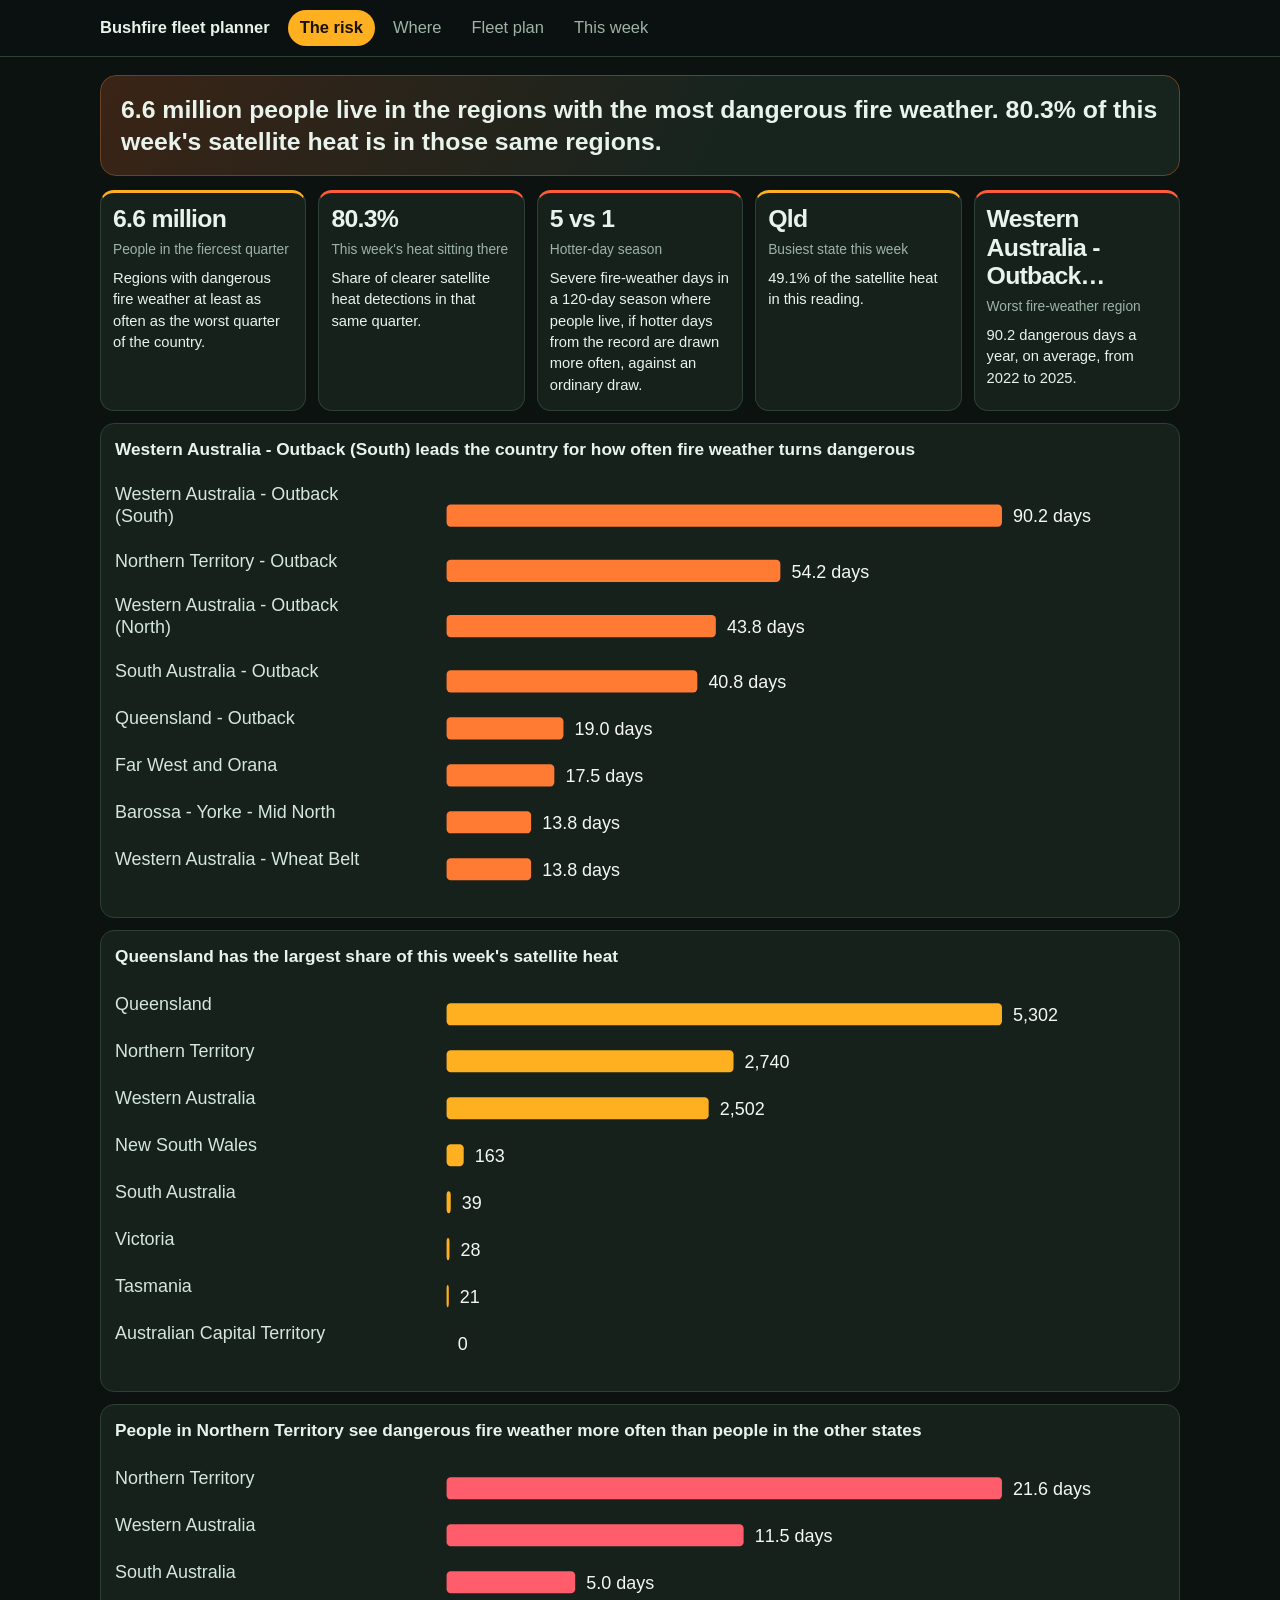
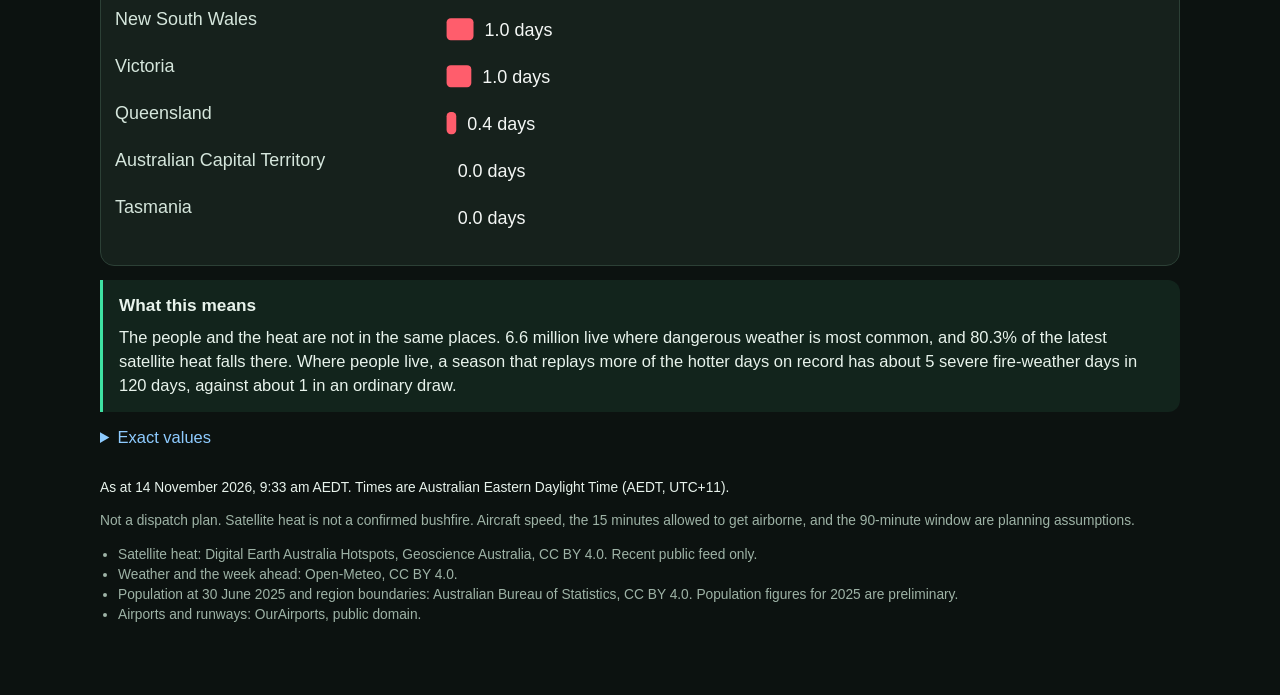
==== site/index.html @ d037f73e "Add a bushfire fleet planner from public satellite, weather and population data. Place six large air" ====
<!DOCTYPE html>
<html lang="en">
<head>
<meta charset="utf-8"/>
<meta name="viewport" content="width=device-width, initial-scale=1"/>
<title>The risk · Bushfire fleet planner</title>
<link rel="stylesheet" href="assets/style.css"/>
</head>
<body>
<header class="topbar">
  <div class="topbar-inner">
    <div class="brand">Bushfire fleet planner</div>
    <nav class="tabs"><a class="active" href="index.html">The risk</a><a href="where.html">Where</a><a href="fleet.html">Fleet plan</a><a href="week.html">This week</a></nav>
  </div>
</header>
<main class="wrap">
<section class="banner"><h1>6.6 million people live in the regions with the most dangerous fire weather. 80.3% of this week&#x27;s satellite heat is in those same regions.</h1></section><section class="kpis"><article class="kpi" style="--tone:#ffb020"><div class="value">6.6 million</div><div class="label">People in the fiercest quarter</div><p class="detail">Regions with dangerous fire weather at least as often as the worst quarter of the country.</p></article><article class="kpi" style="--tone:#ff5d3a"><div class="value">80.3%</div><div class="label">This week&#x27;s heat sitting there</div><p class="detail">Share of clearer satellite heat detections in that same quarter.</p></article><article class="kpi" style="--tone:#ff5d3a"><div class="value">5 vs 1</div><div class="label">Hotter-day season</div><p class="detail">Severe fire-weather days in a 120-day season where people live, if hotter days from the record are drawn more often, against an ordinary draw.</p></article><article class="kpi" style="--tone:#ffb020"><div class="value">Qld</div><div class="label">Busiest state this week</div><p class="detail">49.1% of the satellite heat in this reading.</p></article><article class="kpi" style="--tone:#ff5d3a"><div class="value">Western Australia - Outback…</div><div class="label">Worst fire-weather region</div><p class="detail">90.2 dangerous days a year, on average, from 2022 to 2025.</p></article></section><section class="chart-card"><h2>Western Australia - Outback (South) leads the country for how often fire weather turns dangerous</h2><svg viewBox="0 0 760 316" role="img" xmlns="http://www.w3.org/2000/svg"><title>90.2 days</title><rect x="240.0" y="25.0" width="402.0" height="16" rx="3" fill="#ff7a32"/><text x="0" y="22.0" fill="#d5e6dc" font-size="13" font-family="Segoe UI, Helvetica, Arial, sans-serif">Western Australia - Outback</text><text x="0" y="38.0" fill="#d5e6dc" font-size="13" font-family="Segoe UI, Helvetica, Arial, sans-serif">(South)</text><text x="650.0" y="38.0" fill="#f4f7f5" font-size="13" font-family="Segoe UI, Helvetica, Arial, sans-serif">90.2 days</text><rect x="240.0" y="65.0" width="241.6" height="16" rx="3" fill="#ff7a32"/><text x="0" y="70.0" fill="#d5e6dc" font-size="13" font-family="Segoe UI, Helvetica, Arial, sans-serif">Northern Territory - Outback</text><text x="489.6" y="78.0" fill="#f4f7f5" font-size="13" font-family="Segoe UI, Helvetica, Arial, sans-serif">54.2 days</text><rect x="240.0" y="105.0" width="194.9" height="16" rx="3" fill="#ff7a32"/><text x="0" y="102.0" fill="#d5e6dc" font-size="13" font-family="Segoe UI, Helvetica, Arial, sans-serif">Western Australia - Outback</text><text x="0" y="118.0" fill="#d5e6dc" font-size="13" font-family="Segoe UI, Helvetica, Arial, sans-serif">(North)</text><text x="442.9" y="118.0" fill="#f4f7f5" font-size="13" font-family="Segoe UI, Helvetica, Arial, sans-serif">43.8 days</text><rect x="240.0" y="145.0" width="181.5" height="16" rx="3" fill="#ff7a32"/><text x="0" y="150.0" fill="#d5e6dc" font-size="13" font-family="Segoe UI, Helvetica, Arial, sans-serif">South Australia - Outback</text><text x="429.5" y="158.0" fill="#f4f7f5" font-size="13" font-family="Segoe UI, Helvetica, Arial, sans-serif">40.8 days</text><rect x="240.0" y="179.0" width="84.6" height="16" rx="3" fill="#ff7a32"/><text x="0" y="184.0" fill="#d5e6dc" font-size="13" font-family="Segoe UI, Helvetica, Arial, sans-serif">Queensland - Outback</text><text x="332.6" y="192.0" fill="#f4f7f5" font-size="13" font-family="Segoe UI, Helvetica, Arial, sans-serif">19.0 days</text><rect x="240.0" y="213.0" width="78.0" height="16" rx="3" fill="#ff7a32"/><text x="0" y="218.0" fill="#d5e6dc" font-size="13" font-family="Segoe UI, Helvetica, Arial, sans-serif">Far West and Orana</text><text x="326.0" y="226.0" fill="#f4f7f5" font-size="13" font-family="Segoe UI, Helvetica, Arial, sans-serif">17.5 days</text><rect x="240.0" y="247.0" width="61.2" height="16" rx="3" fill="#ff7a32"/><text x="0" y="252.0" fill="#d5e6dc" font-size="13" font-family="Segoe UI, Helvetica, Arial, sans-serif">Barossa - Yorke - Mid North</text><text x="309.2" y="260.0" fill="#f4f7f5" font-size="13" font-family="Segoe UI, Helvetica, Arial, sans-serif">13.8 days</text><rect x="240.0" y="281.0" width="61.2" height="16" rx="3" fill="#ff7a32"/><text x="0" y="286.0" fill="#d5e6dc" font-size="13" font-family="Segoe UI, Helvetica, Arial, sans-serif">Western Australia - Wheat Belt</text><text x="309.2" y="294.0" fill="#f4f7f5" font-size="13" font-family="Segoe UI, Helvetica, Arial, sans-serif">13.8 days</text></svg></section><section class="chart-card"><h2>Queensland has the largest share of this week&#x27;s satellite heat</h2><svg viewBox="0 0 760 292" role="img" xmlns="http://www.w3.org/2000/svg"><title>5,302</title><rect x="240.0" y="19.0" width="402.0" height="16" rx="3" fill="#ffb020"/><text x="0" y="24.0" fill="#d5e6dc" font-size="13" font-family="Segoe UI, Helvetica, Arial, sans-serif">Queensland</text><text x="650.0" y="32.0" fill="#f4f7f5" font-size="13" font-family="Segoe UI, Helvetica, Arial, sans-serif">5,302</text><rect x="240.0" y="53.0" width="207.7" height="16" rx="3" fill="#ffb020"/><text x="0" y="58.0" fill="#d5e6dc" font-size="13" font-family="Segoe UI, Helvetica, Arial, sans-serif">Northern Territory</text><text x="455.7" y="66.0" fill="#f4f7f5" font-size="13" font-family="Segoe UI, Helvetica, Arial, sans-serif">2,740</text><rect x="240.0" y="87.0" width="189.7" height="16" rx="3" fill="#ffb020"/><text x="0" y="92.0" fill="#d5e6dc" font-size="13" font-family="Segoe UI, Helvetica, Arial, sans-serif">Western Australia</text><text x="437.7" y="100.0" fill="#f4f7f5" font-size="13" font-family="Segoe UI, Helvetica, Arial, sans-serif">2,502</text><rect x="240.0" y="121.0" width="12.4" height="16" rx="3" fill="#ffb020"/><text x="0" y="126.0" fill="#d5e6dc" font-size="13" font-family="Segoe UI, Helvetica, Arial, sans-serif">New South Wales</text><text x="260.4" y="134.0" fill="#f4f7f5" font-size="13" font-family="Segoe UI, Helvetica, Arial, sans-serif">163</text><rect x="240.0" y="155.0" width="3.0" height="16" rx="3" fill="#ffb020"/><text x="0" y="160.0" fill="#d5e6dc" font-size="13" font-family="Segoe UI, Helvetica, Arial, sans-serif">South Australia</text><text x="251.0" y="168.0" fill="#f4f7f5" font-size="13" font-family="Segoe UI, Helvetica, Arial, sans-serif">39</text><rect x="240.0" y="189.0" width="2.1" height="16" rx="3" fill="#ffb020"/><text x="0" y="194.0" fill="#d5e6dc" font-size="13" font-family="Segoe UI, Helvetica, Arial, sans-serif">Victoria</text><text x="250.1" y="202.0" fill="#f4f7f5" font-size="13" font-family="Segoe UI, Helvetica, Arial, sans-serif">28</text><rect x="240.0" y="223.0" width="1.6" height="16" rx="3" fill="#ffb020"/><text x="0" y="228.0" fill="#d5e6dc" font-size="13" font-family="Segoe UI, Helvetica, Arial, sans-serif">Tasmania</text><text x="249.6" y="236.0" fill="#f4f7f5" font-size="13" font-family="Segoe UI, Helvetica, Arial, sans-serif">21</text><rect x="240.0" y="257.0" width="0.0" height="16" rx="3" fill="#ffb020"/><text x="0" y="262.0" fill="#d5e6dc" font-size="13" font-family="Segoe UI, Helvetica, Arial, sans-serif">Australian Capital Territory</text><text x="248.0" y="270.0" fill="#f4f7f5" font-size="13" font-family="Segoe UI, Helvetica, Arial, sans-serif">0</text></svg></section><section class="chart-card"><h2>People in Northern Territory see dangerous fire weather more often than people in the other states</h2><svg viewBox="0 0 760 292" role="img" xmlns="http://www.w3.org/2000/svg"><title>21.6 days</title><rect x="240.0" y="19.0" width="402.0" height="16" rx="3" fill="#ff5d6c"/><text x="0" y="24.0" fill="#d5e6dc" font-size="13" font-family="Segoe UI, Helvetica, Arial, sans-serif">Northern Territory</text><text x="650.0" y="32.0" fill="#f4f7f5" font-size="13" font-family="Segoe UI, Helvetica, Arial, sans-serif">21.6 days</text><rect x="240.0" y="53.0" width="215.0" height="16" rx="3" fill="#ff5d6c"/><text x="0" y="58.0" fill="#d5e6dc" font-size="13" font-family="Segoe UI, Helvetica, Arial, sans-serif">Western Australia</text><text x="463.0" y="66.0" fill="#f4f7f5" font-size="13" font-family="Segoe UI, Helvetica, Arial, sans-serif">11.5 days</text><rect x="240.0" y="87.0" width="93.1" height="16" rx="3" fill="#ff5d6c"/><text x="0" y="92.0" fill="#d5e6dc" font-size="13" font-family="Segoe UI, Helvetica, Arial, sans-serif">South Australia</text><text x="341.1" y="100.0" fill="#f4f7f5" font-size="13" font-family="Segoe UI, Helvetica, Arial, sans-serif">5.0 days</text><rect x="240.0" y="121.0" width="19.5" height="16" rx="3" fill="#ff5d6c"/><text x="0" y="126.0" fill="#d5e6dc" font-size="13" font-family="Segoe UI, Helvetica, Arial, sans-serif">New South Wales</text><text x="267.5" y="134.0" fill="#f4f7f5" font-size="13" font-family="Segoe UI, Helvetica, Arial, sans-serif">1.0 days</text><rect x="240.0" y="155.0" width="17.9" height="16" rx="3" fill="#ff5d6c"/><text x="0" y="160.0" fill="#d5e6dc" font-size="13" font-family="Segoe UI, Helvetica, Arial, sans-serif">Victoria</text><text x="265.9" y="168.0" fill="#f4f7f5" font-size="13" font-family="Segoe UI, Helvetica, Arial, sans-serif">1.0 days</text><rect x="240.0" y="189.0" width="7.0" height="16" rx="3" fill="#ff5d6c"/><text x="0" y="194.0" fill="#d5e6dc" font-size="13" font-family="Segoe UI, Helvetica, Arial, sans-serif">Queensland</text><text x="255.0" y="202.0" fill="#f4f7f5" font-size="13" font-family="Segoe UI, Helvetica, Arial, sans-serif">0.4 days</text><rect x="240.0" y="223.0" width="0.0" height="16" rx="3" fill="#ff5d6c"/><text x="0" y="228.0" fill="#d5e6dc" font-size="13" font-family="Segoe UI, Helvetica, Arial, sans-serif">Australian Capital Territory</text><text x="248.0" y="236.0" fill="#f4f7f5" font-size="13" font-family="Segoe UI, Helvetica, Arial, sans-serif">0.0 days</text><rect x="240.0" y="257.0" width="0.0" height="16" rx="3" fill="#ff5d6c"/><text x="0" y="262.0" fill="#d5e6dc" font-size="13" font-family="Segoe UI, Helvetica, Arial, sans-serif">Tasmania</text><text x="248.0" y="270.0" fill="#f4f7f5" font-size="13" font-family="Segoe UI, Helvetica, Arial, sans-serif">0.0 days</text></svg></section><section class="meaning"><h2>What this means</h2><p>The people and the heat are not in the same places. 6.6 million live where dangerous weather is most common, and 80.3% of the latest satellite heat falls there. Where people live, a season that replays more of the hotter days on record has about 5 severe fire-weather days in 120 days, against about 1 in an ordinary draw.</p></section><details class="exact"><summary>Exact values</summary><h3>Share of the country within flying time</h3><table><thead><tr><th>Window</th><th>People, recommended</th><th>People, biggest cities</th><th>Heat, recommended</th><th>Heat, biggest cities</th><th>Dangerous weather, recommended</th><th>Dangerous weather, biggest cities</th></tr></thead><tbody><tr><td>90 minutes</td><td>93.0%</td><td>93.5%</td><td>96.6%</td><td>9.5%</td><td>87.3%</td><td>32.7%</td></tr><tr><td>60 minutes</td><td>34.0%</td><td>90.0%</td><td>1.5%</td><td>3.8%</td><td>34.1%</td><td>29.8%</td></tr></tbody></table><h3>Dangerous-weather days a year</h3><table><thead><tr><th>Region</th><th>State</th><th>People</th><th>Heat detections</th><th>Dangerous-weather days a year</th></tr></thead><tbody><tr><td>Western Australia - Outback (South)</td><td>WA</td><td>128,306</td><td>25</td><td>90.25</td></tr><tr><td>Northern Territory - Outback</td><td>NT</td><td>105,272</td><td>2,734</td><td>54.25</td></tr><tr><td>Western Australia - Outback (North)</td><td>WA</td><td>102,732</td><td>2,335</td><td>43.75</td></tr><tr><td>South Australia - Outback</td><td>SA</td><td>85,925</td><td>23</td><td>40.75</td></tr><tr><td>Queensland - Outback</td><td>Qld</td><td>82,563</td><td>3,394</td><td>19.00</td></tr><tr><td>Far West and Orana</td><td>NSW</td><td>118,372</td><td>25</td><td>17.50</td></tr><tr><td>Barossa - Yorke - Mid North</td><td>SA</td><td>120,651</td><td>0</td><td>13.75</td></tr><tr><td>Western Australia - Wheat Belt</td><td>WA</td><td>149,617</td><td>69</td><td>13.75</td></tr></tbody></table></details>

<footer class="sources">
  <p class="clock">As at 14 November 2026, 9:33 am AEDT. Times are Australian Eastern Daylight Time (AEDT, UTC+11).</p>
  <p>Not a dispatch plan. Satellite heat is not a confirmed bushfire. Aircraft speed, the 15 minutes allowed to get airborne, and the 90-minute window are planning assumptions.</p>
  <ul>
    <li>Satellite heat: Digital Earth Australia Hotspots, Geoscience Australia, CC BY 4.0. Recent public feed only.</li>
    <li>Weather and the week ahead: Open-Meteo, CC BY 4.0.</li>
    <li>Population at 30 June 2025 and region boundaries: Australian Bureau of Statistics, CC BY 4.0. Population figures for 2025 are preliminary.</li>
    <li>Airports and runways: OurAirports, public domain.</li>
  </ul>
</footer>

</main>
<script src="assets/app.js"></script>
</body>
</html>
---- site/assets/style.css ----
:root {
  --bg: #0c1210;
  --raise: #16211c;
  --line: #2c4036;
  --text: #e8f3ec;
  --muted: #9eb3a6;
  --amber: #ffb020;
  --coral: #ff5d3a;
  --teal: #3ee0a2;
  --sky: #8ecbff;
}
* { box-sizing: border-box; }
body {
  margin: 0;
  background: var(--bg);
  color: var(--text);
  font-family: "Avenir Next", "Segoe UI", Helvetica, Arial, sans-serif;
  font-size: 16.5px;
  line-height: 1.45;
}
.topbar {
  position: sticky;
  top: 0;
  z-index: 5;
  background: rgba(12, 18, 16, 0.94);
  border-bottom: 1px solid var(--line);
}
.topbar-inner {
  max-width: 1120px;
  margin: 0 auto;
  display: flex;
  align-items: center;
  gap: 18px;
  padding: 10px 20px;
}
.brand { font-weight: 700; white-space: nowrap; }
.tabs { display: flex; gap: 6px; overflow-x: auto; }
.tabs a {
  color: var(--muted);
  text-decoration: none;
  padding: 6px 12px;
  border-radius: 999px;
  white-space: nowrap;
}
.tabs a.active { background: var(--amber); color: #1a1206; font-weight: 700; }
.wrap { max-width: 1120px; margin: 0 auto; padding: 0 20px 56px; }
.banner {
  margin-top: 18px;
  padding: 18px 20px;
  border-radius: 16px;
  background: linear-gradient(120deg, #3a2416 0%, #17241e 58%);
  border: 1px solid #6a4324;
}
.banner h1 { margin: 0; font-size: 1.55rem; line-height: 1.28; font-weight: 700; }
.kpis {
  display: grid;
  grid-template-columns: repeat(5, minmax(0, 1fr));
  gap: 12px;
  margin-top: 14px;
}
.kpi {
  background: var(--raise);
  border: 1px solid var(--line);
  border-top: 3px solid var(--tone, var(--amber));
  border-radius: 14px;
  padding: 12px 12px 14px;
  min-width: 0;
}
.kpi .value {
  font-size: 1.55rem;
  font-weight: 750;
  letter-spacing: -0.03em;
  line-height: 1.15;
  font-variant-numeric: tabular-nums;
  overflow-wrap: anywhere;
}
.kpi .label { color: var(--muted); font-size: 0.86rem; margin-top: 6px; }
.kpi .detail { margin: 8px 0 0; font-size: 0.92rem; }
.chart-card, .map-card {
  background: var(--raise);
  border: 1px solid var(--line);
  border-radius: 14px;
  padding: 14px 14px 10px;
  margin-top: 12px;
}
.chart-card h2, .meaning h2 { font-size: 1.08rem; line-height: 1.3; margin: 0 0 10px; }
.chart-card svg { width: 100%; height: auto; display: block; overflow: visible; }
.map-frame { width: 100%; }
.map-frame svg { width: 100%; height: auto; display: block; background: #101816; border-radius: 12px; }
.map-frame path.region { stroke: #0c1210; stroke-width: 0.6; }
.pills { display: flex; flex-wrap: wrap; gap: 8px; margin: 0 0 10px; }
.pills button {
  background: transparent;
  color: var(--text);
  border: 1px solid var(--line);
  border-radius: 999px;
  padding: 6px 12px;
  cursor: pointer;
  font: inherit;
}
.pills button[aria-pressed="true"] { background: var(--amber); color: #1a1206; border-color: var(--amber); }
.legend-panel {
  display: flex;
  align-items: center;
  gap: 10px;
  color: var(--muted);
  font-size: 0.86rem;
  margin-top: 8px;
  flex-wrap: wrap;
}
.legend-panel[hidden],
.chart-panel[hidden] {
  display: none !important;
}
.ramp { display: inline-flex; gap: 3px; }
.ramp i { width: 22px; height: 12px; display: inline-block; border-radius: 2px; }
.note { color: var(--muted); font-size: 0.9rem; }
.lede { margin: 14px 0 0; }
.meaning {
  margin-top: 14px;
  padding: 14px 16px;
  background: #12241c;
  border-left: 3px solid var(--teal);
  border-radius: 0 12px 12px 0;
}
.meaning p { margin: 0; }
.exact { margin-top: 14px; }
.exact summary { cursor: pointer; color: var(--sky); }
.exact table, .heat {
  width: 100%;
  border-collapse: collapse;
  margin-top: 8px;
  font-size: 0.92rem;
  font-variant-numeric: tabular-nums;
}
.exact th, .exact td, .heat th, .heat td {
  text-align: left;
  padding: 6px 8px;
  border-bottom: 1px solid var(--line);
  vertical-align: top;
}
.heat-wrap { overflow-x: auto; }
.heat td { text-align: center; color: #f7fbff; font-weight: 650; min-width: 46px; }
.heat th { color: var(--text); white-space: nowrap; }
.heat-legend { display: flex; flex-wrap: wrap; gap: 10px; margin-top: 8px; color: var(--muted); font-size: 0.82rem; }
.heat-key { display: inline-flex; align-items: center; gap: 5px; }
.heat-key i { width: 12px; height: 12px; border-radius: 2px; display: inline-block; }
.sources { margin-top: 28px; color: var(--muted); font-size: 0.86rem; }
.sources a { color: var(--sky); }
.sources ul { padding-left: 18px; }
.clock { color: var(--text); }
@media (max-width: 1100px) {
  .kpis { grid-template-columns: repeat(3, minmax(0, 1fr)); }
  .banner h1 { font-size: 1.35rem; }
}
@media (max-width: 720px) {
  .topbar-inner { flex-direction: column; align-items: flex-start; gap: 8px; }
  .kpis { grid-template-columns: 1fr 1fr; }
  .kpi .value { font-size: 1.35rem; }
}
@media (max-width: 520px) {
  .kpis { grid-template-columns: 1fr; }
  .wrap { padding: 0 12px 40px; }
}
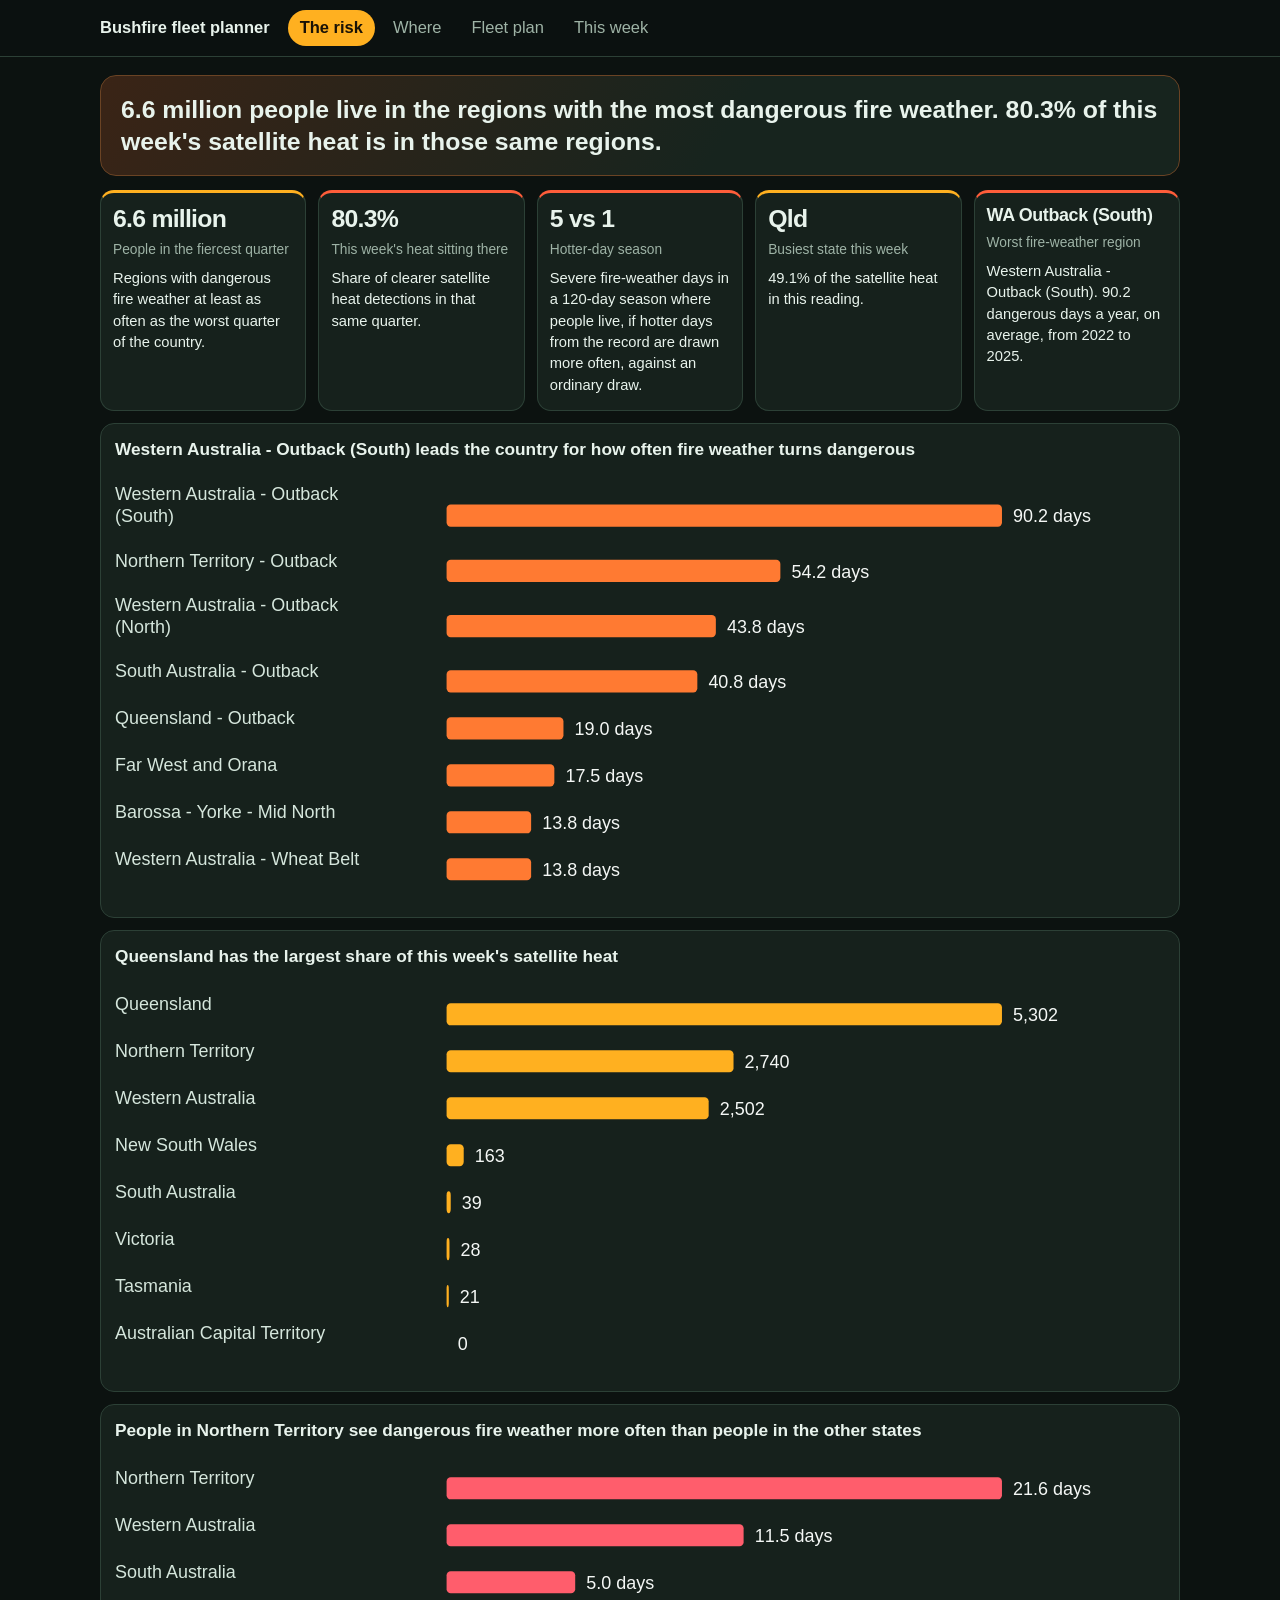
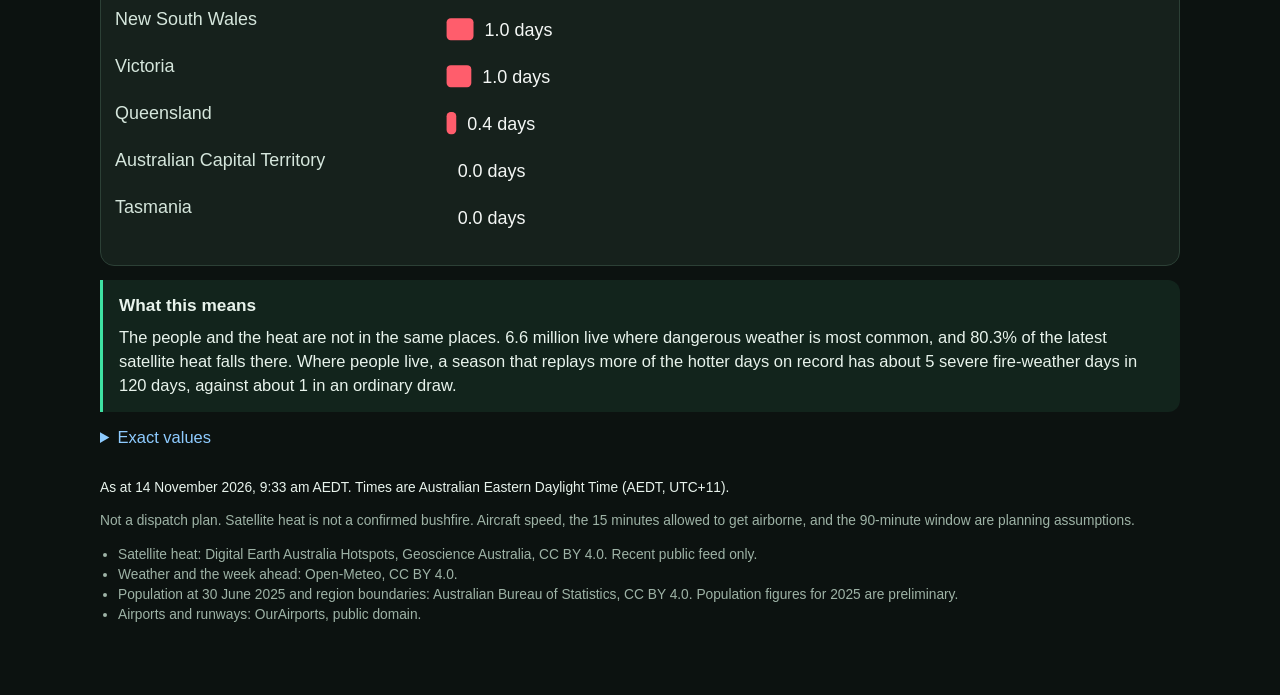
==== commit edea2e9a: "Keep long KPI names whole and stop the favicon 404 Region headlines were cut off with an ellipsis. S" ====
--- a/site/index.html
+++ b/site/index.html
@@ -4,6 +4,7 @@
 <meta charset="utf-8"/>
 <meta name="viewport" content="width=device-width, initial-scale=1"/>
 <title>The risk · Bushfire fleet planner</title>
+<link rel="icon" href="data:image/svg+xml,%3Csvg%20xmlns%3D%27http%3A%2F%2Fwww.w3.org%2F2000%2Fsvg%27%20viewBox%3D%270%200%2032%2032%27%3E%3Cpath%20fill%3D%27%23ff5d3a%27%20d%3D%27M16.2%202c.6%205.4%206.4%207.6%207.6%2013.2%201%204.6-.4%209-5.2%2010.6-1.4.4-2.2-1.4-1.2-2.4%201.2-1.2%201.6-2.8.6-4.4-1.2-2-3.4-2.6-3.2-5.8%200%202.6-2.2%204.2-3.2%206.2-1.2%202.4-.2%205.2%202%206.2-4.6-.6-8.2-5-7-9.8%20C8.2%2011.2%2012.4%206.6%2016.2%202z%27%2F%3E%3Cpath%20fill%3D%27%23ffb020%27%20d%3D%27M16.4%2016.2c2%201.6%202.8%203.2%202%205.2-.8%202-2.8%203-4.4%202-1.4-.8-2-2.6-1-4%20.8-1.4%202.2-2.4%203.4-3.2z%27%2F%3E%3C%2Fsvg%3E" type="image/svg+xml"/>
 <link rel="stylesheet" href="assets/style.css"/>
 </head>
 <body>
@@ -14,7 +15,7 @@
   </div>
 </header>
 <main class="wrap">
-<section class="banner"><h1>6.6 million people live in the regions with the most dangerous fire weather. 80.3% of this week&#x27;s satellite heat is in those same regions.</h1></section><section class="kpis"><article class="kpi" style="--tone:#ffb020"><div class="value">6.6 million</div><div class="label">People in the fiercest quarter</div><p class="detail">Regions with dangerous fire weather at least as often as the worst quarter of the country.</p></article><article class="kpi" style="--tone:#ff5d3a"><div class="value">80.3%</div><div class="label">This week&#x27;s heat sitting there</div><p class="detail">Share of clearer satellite heat detections in that same quarter.</p></article><article class="kpi" style="--tone:#ff5d3a"><div class="value">5 vs 1</div><div class="label">Hotter-day season</div><p class="detail">Severe fire-weather days in a 120-day season where people live, if hotter days from the record are drawn more often, against an ordinary draw.</p></article><article class="kpi" style="--tone:#ffb020"><div class="value">Qld</div><div class="label">Busiest state this week</div><p class="detail">49.1% of the satellite heat in this reading.</p></article><article class="kpi" style="--tone:#ff5d3a"><div class="value">Western Australia - Outback…</div><div class="label">Worst fire-weather region</div><p class="detail">90.2 dangerous days a year, on average, from 2022 to 2025.</p></article></section><section class="chart-card"><h2>Western Australia - Outback (South) leads the country for how often fire weather turns dangerous</h2><svg viewBox="0 0 760 316" role="img" xmlns="http://www.w3.org/2000/svg"><title>90.2 days</title><rect x="240.0" y="25.0" width="402.0" height="16" rx="3" fill="#ff7a32"/><text x="0" y="22.0" fill="#d5e6dc" font-size="13" font-family="Segoe UI, Helvetica, Arial, sans-serif">Western Australia - Outback</text><text x="0" y="38.0" fill="#d5e6dc" font-size="13" font-family="Segoe UI, Helvetica, Arial, sans-serif">(South)</text><text x="650.0" y="38.0" fill="#f4f7f5" font-size="13" font-family="Segoe UI, Helvetica, Arial, sans-serif">90.2 days</text><rect x="240.0" y="65.0" width="241.6" height="16" rx="3" fill="#ff7a32"/><text x="0" y="70.0" fill="#d5e6dc" font-size="13" font-family="Segoe UI, Helvetica, Arial, sans-serif">Northern Territory - Outback</text><text x="489.6" y="78.0" fill="#f4f7f5" font-size="13" font-family="Segoe UI, Helvetica, Arial, sans-serif">54.2 days</text><rect x="240.0" y="105.0" width="194.9" height="16" rx="3" fill="#ff7a32"/><text x="0" y="102.0" fill="#d5e6dc" font-size="13" font-family="Segoe UI, Helvetica, Arial, sans-serif">Western Australia - Outback</text><text x="0" y="118.0" fill="#d5e6dc" font-size="13" font-family="Segoe UI, Helvetica, Arial, sans-serif">(North)</text><text x="442.9" y="118.0" fill="#f4f7f5" font-size="13" font-family="Segoe UI, Helvetica, Arial, sans-serif">43.8 days</text><rect x="240.0" y="145.0" width="181.5" height="16" rx="3" fill="#ff7a32"/><text x="0" y="150.0" fill="#d5e6dc" font-size="13" font-family="Segoe UI, Helvetica, Arial, sans-serif">South Australia - Outback</text><text x="429.5" y="158.0" fill="#f4f7f5" font-size="13" font-family="Segoe UI, Helvetica, Arial, sans-serif">40.8 days</text><rect x="240.0" y="179.0" width="84.6" height="16" rx="3" fill="#ff7a32"/><text x="0" y="184.0" fill="#d5e6dc" font-size="13" font-family="Segoe UI, Helvetica, Arial, sans-serif">Queensland - Outback</text><text x="332.6" y="192.0" fill="#f4f7f5" font-size="13" font-family="Segoe UI, Helvetica, Arial, sans-serif">19.0 days</text><rect x="240.0" y="213.0" width="78.0" height="16" rx="3" fill="#ff7a32"/><text x="0" y="218.0" fill="#d5e6dc" font-size="13" font-family="Segoe UI, Helvetica, Arial, sans-serif">Far West and Orana</text><text x="326.0" y="226.0" fill="#f4f7f5" font-size="13" font-family="Segoe UI, Helvetica, Arial, sans-serif">17.5 days</text><rect x="240.0" y="247.0" width="61.2" height="16" rx="3" fill="#ff7a32"/><text x="0" y="252.0" fill="#d5e6dc" font-size="13" font-family="Segoe UI, Helvetica, Arial, sans-serif">Barossa - Yorke - Mid North</text><text x="309.2" y="260.0" fill="#f4f7f5" font-size="13" font-family="Segoe UI, Helvetica, Arial, sans-serif">13.8 days</text><rect x="240.0" y="281.0" width="61.2" height="16" rx="3" fill="#ff7a32"/><text x="0" y="286.0" fill="#d5e6dc" font-size="13" font-family="Segoe UI, Helvetica, Arial, sans-serif">Western Australia - Wheat Belt</text><text x="309.2" y="294.0" fill="#f4f7f5" font-size="13" font-family="Segoe UI, Helvetica, Arial, sans-serif">13.8 days</text></svg></section><section class="chart-card"><h2>Queensland has the largest share of this week&#x27;s satellite heat</h2><svg viewBox="0 0 760 292" role="img" xmlns="http://www.w3.org/2000/svg"><title>5,302</title><rect x="240.0" y="19.0" width="402.0" height="16" rx="3" fill="#ffb020"/><text x="0" y="24.0" fill="#d5e6dc" font-size="13" font-family="Segoe UI, Helvetica, Arial, sans-serif">Queensland</text><text x="650.0" y="32.0" fill="#f4f7f5" font-size="13" font-family="Segoe UI, Helvetica, Arial, sans-serif">5,302</text><rect x="240.0" y="53.0" width="207.7" height="16" rx="3" fill="#ffb020"/><text x="0" y="58.0" fill="#d5e6dc" font-size="13" font-family="Segoe UI, Helvetica, Arial, sans-serif">Northern Territory</text><text x="455.7" y="66.0" fill="#f4f7f5" font-size="13" font-family="Segoe UI, Helvetica, Arial, sans-serif">2,740</text><rect x="240.0" y="87.0" width="189.7" height="16" rx="3" fill="#ffb020"/><text x="0" y="92.0" fill="#d5e6dc" font-size="13" font-family="Segoe UI, Helvetica, Arial, sans-serif">Western Australia</text><text x="437.7" y="100.0" fill="#f4f7f5" font-size="13" font-family="Segoe UI, Helvetica, Arial, sans-serif">2,502</text><rect x="240.0" y="121.0" width="12.4" height="16" rx="3" fill="#ffb020"/><text x="0" y="126.0" fill="#d5e6dc" font-size="13" font-family="Segoe UI, Helvetica, Arial, sans-serif">New South Wales</text><text x="260.4" y="134.0" fill="#f4f7f5" font-size="13" font-family="Segoe UI, Helvetica, Arial, sans-serif">163</text><rect x="240.0" y="155.0" width="3.0" height="16" rx="3" fill="#ffb020"/><text x="0" y="160.0" fill="#d5e6dc" font-size="13" font-family="Segoe UI, Helvetica, Arial, sans-serif">South Australia</text><text x="251.0" y="168.0" fill="#f4f7f5" font-size="13" font-family="Segoe UI, Helvetica, Arial, sans-serif">39</text><rect x="240.0" y="189.0" width="2.1" height="16" rx="3" fill="#ffb020"/><text x="0" y="194.0" fill="#d5e6dc" font-size="13" font-family="Segoe UI, Helvetica, Arial, sans-serif">Victoria</text><text x="250.1" y="202.0" fill="#f4f7f5" font-size="13" font-family="Segoe UI, Helvetica, Arial, sans-serif">28</text><rect x="240.0" y="223.0" width="1.6" height="16" rx="3" fill="#ffb020"/><text x="0" y="228.0" fill="#d5e6dc" font-size="13" font-family="Segoe UI, Helvetica, Arial, sans-serif">Tasmania</text><text x="249.6" y="236.0" fill="#f4f7f5" font-size="13" font-family="Segoe UI, Helvetica, Arial, sans-serif">21</text><rect x="240.0" y="257.0" width="0.0" height="16" rx="3" fill="#ffb020"/><text x="0" y="262.0" fill="#d5e6dc" font-size="13" font-family="Segoe UI, Helvetica, Arial, sans-serif">Australian Capital Territory</text><text x="248.0" y="270.0" fill="#f4f7f5" font-size="13" font-family="Segoe UI, Helvetica, Arial, sans-serif">0</text></svg></section><section class="chart-card"><h2>People in Northern Territory see dangerous fire weather more often than people in the other states</h2><svg viewBox="0 0 760 292" role="img" xmlns="http://www.w3.org/2000/svg"><title>21.6 days</title><rect x="240.0" y="19.0" width="402.0" height="16" rx="3" fill="#ff5d6c"/><text x="0" y="24.0" fill="#d5e6dc" font-size="13" font-family="Segoe UI, Helvetica, Arial, sans-serif">Northern Territory</text><text x="650.0" y="32.0" fill="#f4f7f5" font-size="13" font-family="Segoe UI, Helvetica, Arial, sans-serif">21.6 days</text><rect x="240.0" y="53.0" width="215.0" height="16" rx="3" fill="#ff5d6c"/><text x="0" y="58.0" fill="#d5e6dc" font-size="13" font-family="Segoe UI, Helvetica, Arial, sans-serif">Western Australia</text><text x="463.0" y="66.0" fill="#f4f7f5" font-size="13" font-family="Segoe UI, Helvetica, Arial, sans-serif">11.5 days</text><rect x="240.0" y="87.0" width="93.1" height="16" rx="3" fill="#ff5d6c"/><text x="0" y="92.0" fill="#d5e6dc" font-size="13" font-family="Segoe UI, Helvetica, Arial, sans-serif">South Australia</text><text x="341.1" y="100.0" fill="#f4f7f5" font-size="13" font-family="Segoe UI, Helvetica, Arial, sans-serif">5.0 days</text><rect x="240.0" y="121.0" width="19.5" height="16" rx="3" fill="#ff5d6c"/><text x="0" y="126.0" fill="#d5e6dc" font-size="13" font-family="Segoe UI, Helvetica, Arial, sans-serif">New South Wales</text><text x="267.5" y="134.0" fill="#f4f7f5" font-size="13" font-family="Segoe UI, Helvetica, Arial, sans-serif">1.0 days</text><rect x="240.0" y="155.0" width="17.9" height="16" rx="3" fill="#ff5d6c"/><text x="0" y="160.0" fill="#d5e6dc" font-size="13" font-family="Segoe UI, Helvetica, Arial, sans-serif">Victoria</text><text x="265.9" y="168.0" fill="#f4f7f5" font-size="13" font-family="Segoe UI, Helvetica, Arial, sans-serif">1.0 days</text><rect x="240.0" y="189.0" width="7.0" height="16" rx="3" fill="#ff5d6c"/><text x="0" y="194.0" fill="#d5e6dc" font-size="13" font-family="Segoe UI, Helvetica, Arial, sans-serif">Queensland</text><text x="255.0" y="202.0" fill="#f4f7f5" font-size="13" font-family="Segoe UI, Helvetica, Arial, sans-serif">0.4 days</text><rect x="240.0" y="223.0" width="0.0" height="16" rx="3" fill="#ff5d6c"/><text x="0" y="228.0" fill="#d5e6dc" font-size="13" font-family="Segoe UI, Helvetica, Arial, sans-serif">Australian Capital Territory</text><text x="248.0" y="236.0" fill="#f4f7f5" font-size="13" font-family="Segoe UI, Helvetica, Arial, sans-serif">0.0 days</text><rect x="240.0" y="257.0" width="0.0" height="16" rx="3" fill="#ff5d6c"/><text x="0" y="262.0" fill="#d5e6dc" font-size="13" font-family="Segoe UI, Helvetica, Arial, sans-serif">Tasmania</text><text x="248.0" y="270.0" fill="#f4f7f5" font-size="13" font-family="Segoe UI, Helvetica, Arial, sans-serif">0.0 days</text></svg></section><section class="meaning"><h2>What this means</h2><p>The people and the heat are not in the same places. 6.6 million live where dangerous weather is most common, and 80.3% of the latest satellite heat falls there. Where people live, a season that replays more of the hotter days on record has about 5 severe fire-weather days in 120 days, against about 1 in an ordinary draw.</p></section><details class="exact"><summary>Exact values</summary><h3>Share of the country within flying time</h3><table><thead><tr><th>Window</th><th>People, recommended</th><th>People, biggest cities</th><th>Heat, recommended</th><th>Heat, biggest cities</th><th>Dangerous weather, recommended</th><th>Dangerous weather, biggest cities</th></tr></thead><tbody><tr><td>90 minutes</td><td>93.0%</td><td>93.5%</td><td>96.6%</td><td>9.5%</td><td>87.3%</td><td>32.7%</td></tr><tr><td>60 minutes</td><td>34.0%</td><td>90.0%</td><td>1.5%</td><td>3.8%</td><td>34.1%</td><td>29.8%</td></tr></tbody></table><h3>Dangerous-weather days a year</h3><table><thead><tr><th>Region</th><th>State</th><th>People</th><th>Heat detections</th><th>Dangerous-weather days a year</th></tr></thead><tbody><tr><td>Western Australia - Outback (South)</td><td>WA</td><td>128,306</td><td>25</td><td>90.25</td></tr><tr><td>Northern Territory - Outback</td><td>NT</td><td>105,272</td><td>2,734</td><td>54.25</td></tr><tr><td>Western Australia - Outback (North)</td><td>WA</td><td>102,732</td><td>2,335</td><td>43.75</td></tr><tr><td>South Australia - Outback</td><td>SA</td><td>85,925</td><td>23</td><td>40.75</td></tr><tr><td>Queensland - Outback</td><td>Qld</td><td>82,563</td><td>3,394</td><td>19.00</td></tr><tr><td>Far West and Orana</td><td>NSW</td><td>118,372</td><td>25</td><td>17.50</td></tr><tr><td>Barossa - Yorke - Mid North</td><td>SA</td><td>120,651</td><td>0</td><td>13.75</td></tr><tr><td>Western Australia - Wheat Belt</td><td>WA</td><td>149,617</td><td>69</td><td>13.75</td></tr></tbody></table></details>
+<section class="banner"><h1>6.6 million people live in the regions with the most dangerous fire weather. 80.3% of this week&#x27;s satellite heat is in those same regions.</h1></section><section class="kpis"><article class="kpi" style="--tone:#ffb020"><div class="value">6.6 million</div><div class="label">People in the fiercest quarter</div><p class="detail">Regions with dangerous fire weather at least as often as the worst quarter of the country.</p></article><article class="kpi" style="--tone:#ff5d3a"><div class="value">80.3%</div><div class="label">This week&#x27;s heat sitting there</div><p class="detail">Share of clearer satellite heat detections in that same quarter.</p></article><article class="kpi" style="--tone:#ff5d3a"><div class="value">5 vs 1</div><div class="label">Hotter-day season</div><p class="detail">Severe fire-weather days in a 120-day season where people live, if hotter days from the record are drawn more often, against an ordinary draw.</p></article><article class="kpi" style="--tone:#ffb020"><div class="value">Qld</div><div class="label">Busiest state this week</div><p class="detail">49.1% of the satellite heat in this reading.</p></article><article class="kpi" style="--tone:#ff5d3a"><div class="value value-long">WA Outback (South)</div><div class="label">Worst fire-weather region</div><p class="detail">Western Australia - Outback (South). 90.2 dangerous days a year, on average, from 2022 to 2025.</p></article></section><section class="chart-card"><h2>Western Australia - Outback (South) leads the country for how often fire weather turns dangerous</h2><svg viewBox="0 0 760 316" role="img" xmlns="http://www.w3.org/2000/svg"><title>90.2 days</title><rect x="240.0" y="25.0" width="402.0" height="16" rx="3" fill="#ff7a32"/><text x="0" y="22.0" fill="#d5e6dc" font-size="13" font-family="Segoe UI, Helvetica, Arial, sans-serif">Western Australia - Outback</text><text x="0" y="38.0" fill="#d5e6dc" font-size="13" font-family="Segoe UI, Helvetica, Arial, sans-serif">(South)</text><text x="650.0" y="38.0" fill="#f4f7f5" font-size="13" font-family="Segoe UI, Helvetica, Arial, sans-serif">90.2 days</text><rect x="240.0" y="65.0" width="241.6" height="16" rx="3" fill="#ff7a32"/><text x="0" y="70.0" fill="#d5e6dc" font-size="13" font-family="Segoe UI, Helvetica, Arial, sans-serif">Northern Territory - Outback</text><text x="489.6" y="78.0" fill="#f4f7f5" font-size="13" font-family="Segoe UI, Helvetica, Arial, sans-serif">54.2 days</text><rect x="240.0" y="105.0" width="194.9" height="16" rx="3" fill="#ff7a32"/><text x="0" y="102.0" fill="#d5e6dc" font-size="13" font-family="Segoe UI, Helvetica, Arial, sans-serif">Western Australia - Outback</text><text x="0" y="118.0" fill="#d5e6dc" font-size="13" font-family="Segoe UI, Helvetica, Arial, sans-serif">(North)</text><text x="442.9" y="118.0" fill="#f4f7f5" font-size="13" font-family="Segoe UI, Helvetica, Arial, sans-serif">43.8 days</text><rect x="240.0" y="145.0" width="181.5" height="16" rx="3" fill="#ff7a32"/><text x="0" y="150.0" fill="#d5e6dc" font-size="13" font-family="Segoe UI, Helvetica, Arial, sans-serif">South Australia - Outback</text><text x="429.5" y="158.0" fill="#f4f7f5" font-size="13" font-family="Segoe UI, Helvetica, Arial, sans-serif">40.8 days</text><rect x="240.0" y="179.0" width="84.6" height="16" rx="3" fill="#ff7a32"/><text x="0" y="184.0" fill="#d5e6dc" font-size="13" font-family="Segoe UI, Helvetica, Arial, sans-serif">Queensland - Outback</text><text x="332.6" y="192.0" fill="#f4f7f5" font-size="13" font-family="Segoe UI, Helvetica, Arial, sans-serif">19.0 days</text><rect x="240.0" y="213.0" width="78.0" height="16" rx="3" fill="#ff7a32"/><text x="0" y="218.0" fill="#d5e6dc" font-size="13" font-family="Segoe UI, Helvetica, Arial, sans-serif">Far West and Orana</text><text x="326.0" y="226.0" fill="#f4f7f5" font-size="13" font-family="Segoe UI, Helvetica, Arial, sans-serif">17.5 days</text><rect x="240.0" y="247.0" width="61.2" height="16" rx="3" fill="#ff7a32"/><text x="0" y="252.0" fill="#d5e6dc" font-size="13" font-family="Segoe UI, Helvetica, Arial, sans-serif">Barossa - Yorke - Mid North</text><text x="309.2" y="260.0" fill="#f4f7f5" font-size="13" font-family="Segoe UI, Helvetica, Arial, sans-serif">13.8 days</text><rect x="240.0" y="281.0" width="61.2" height="16" rx="3" fill="#ff7a32"/><text x="0" y="286.0" fill="#d5e6dc" font-size="13" font-family="Segoe UI, Helvetica, Arial, sans-serif">Western Australia - Wheat Belt</text><text x="309.2" y="294.0" fill="#f4f7f5" font-size="13" font-family="Segoe UI, Helvetica, Arial, sans-serif">13.8 days</text></svg></section><section class="chart-card"><h2>Queensland has the largest share of this week&#x27;s satellite heat</h2><svg viewBox="0 0 760 292" role="img" xmlns="http://www.w3.org/2000/svg"><title>5,302</title><rect x="240.0" y="19.0" width="402.0" height="16" rx="3" fill="#ffb020"/><text x="0" y="24.0" fill="#d5e6dc" font-size="13" font-family="Segoe UI, Helvetica, Arial, sans-serif">Queensland</text><text x="650.0" y="32.0" fill="#f4f7f5" font-size="13" font-family="Segoe UI, Helvetica, Arial, sans-serif">5,302</text><rect x="240.0" y="53.0" width="207.7" height="16" rx="3" fill="#ffb020"/><text x="0" y="58.0" fill="#d5e6dc" font-size="13" font-family="Segoe UI, Helvetica, Arial, sans-serif">Northern Territory</text><text x="455.7" y="66.0" fill="#f4f7f5" font-size="13" font-family="Segoe UI, Helvetica, Arial, sans-serif">2,740</text><rect x="240.0" y="87.0" width="189.7" height="16" rx="3" fill="#ffb020"/><text x="0" y="92.0" fill="#d5e6dc" font-size="13" font-family="Segoe UI, Helvetica, Arial, sans-serif">Western Australia</text><text x="437.7" y="100.0" fill="#f4f7f5" font-size="13" font-family="Segoe UI, Helvetica, Arial, sans-serif">2,502</text><rect x="240.0" y="121.0" width="12.4" height="16" rx="3" fill="#ffb020"/><text x="0" y="126.0" fill="#d5e6dc" font-size="13" font-family="Segoe UI, Helvetica, Arial, sans-serif">New South Wales</text><text x="260.4" y="134.0" fill="#f4f7f5" font-size="13" font-family="Segoe UI, Helvetica, Arial, sans-serif">163</text><rect x="240.0" y="155.0" width="3.0" height="16" rx="3" fill="#ffb020"/><text x="0" y="160.0" fill="#d5e6dc" font-size="13" font-family="Segoe UI, Helvetica, Arial, sans-serif">South Australia</text><text x="251.0" y="168.0" fill="#f4f7f5" font-size="13" font-family="Segoe UI, Helvetica, Arial, sans-serif">39</text><rect x="240.0" y="189.0" width="2.1" height="16" rx="3" fill="#ffb020"/><text x="0" y="194.0" fill="#d5e6dc" font-size="13" font-family="Segoe UI, Helvetica, Arial, sans-serif">Victoria</text><text x="250.1" y="202.0" fill="#f4f7f5" font-size="13" font-family="Segoe UI, Helvetica, Arial, sans-serif">28</text><rect x="240.0" y="223.0" width="1.6" height="16" rx="3" fill="#ffb020"/><text x="0" y="228.0" fill="#d5e6dc" font-size="13" font-family="Segoe UI, Helvetica, Arial, sans-serif">Tasmania</text><text x="249.6" y="236.0" fill="#f4f7f5" font-size="13" font-family="Segoe UI, Helvetica, Arial, sans-serif">21</text><rect x="240.0" y="257.0" width="0.0" height="16" rx="3" fill="#ffb020"/><text x="0" y="262.0" fill="#d5e6dc" font-size="13" font-family="Segoe UI, Helvetica, Arial, sans-serif">Australian Capital Territory</text><text x="248.0" y="270.0" fill="#f4f7f5" font-size="13" font-family="Segoe UI, Helvetica, Arial, sans-serif">0</text></svg></section><section class="chart-card"><h2>People in Northern Territory see dangerous fire weather more often than people in the other states</h2><svg viewBox="0 0 760 292" role="img" xmlns="http://www.w3.org/2000/svg"><title>21.6 days</title><rect x="240.0" y="19.0" width="402.0" height="16" rx="3" fill="#ff5d6c"/><text x="0" y="24.0" fill="#d5e6dc" font-size="13" font-family="Segoe UI, Helvetica, Arial, sans-serif">Northern Territory</text><text x="650.0" y="32.0" fill="#f4f7f5" font-size="13" font-family="Segoe UI, Helvetica, Arial, sans-serif">21.6 days</text><rect x="240.0" y="53.0" width="215.0" height="16" rx="3" fill="#ff5d6c"/><text x="0" y="58.0" fill="#d5e6dc" font-size="13" font-family="Segoe UI, Helvetica, Arial, sans-serif">Western Australia</text><text x="463.0" y="66.0" fill="#f4f7f5" font-size="13" font-family="Segoe UI, Helvetica, Arial, sans-serif">11.5 days</text><rect x="240.0" y="87.0" width="93.1" height="16" rx="3" fill="#ff5d6c"/><text x="0" y="92.0" fill="#d5e6dc" font-size="13" font-family="Segoe UI, Helvetica, Arial, sans-serif">South Australia</text><text x="341.1" y="100.0" fill="#f4f7f5" font-size="13" font-family="Segoe UI, Helvetica, Arial, sans-serif">5.0 days</text><rect x="240.0" y="121.0" width="19.5" height="16" rx="3" fill="#ff5d6c"/><text x="0" y="126.0" fill="#d5e6dc" font-size="13" font-family="Segoe UI, Helvetica, Arial, sans-serif">New South Wales</text><text x="267.5" y="134.0" fill="#f4f7f5" font-size="13" font-family="Segoe UI, Helvetica, Arial, sans-serif">1.0 days</text><rect x="240.0" y="155.0" width="17.9" height="16" rx="3" fill="#ff5d6c"/><text x="0" y="160.0" fill="#d5e6dc" font-size="13" font-family="Segoe UI, Helvetica, Arial, sans-serif">Victoria</text><text x="265.9" y="168.0" fill="#f4f7f5" font-size="13" font-family="Segoe UI, Helvetica, Arial, sans-serif">1.0 days</text><rect x="240.0" y="189.0" width="7.0" height="16" rx="3" fill="#ff5d6c"/><text x="0" y="194.0" fill="#d5e6dc" font-size="13" font-family="Segoe UI, Helvetica, Arial, sans-serif">Queensland</text><text x="255.0" y="202.0" fill="#f4f7f5" font-size="13" font-family="Segoe UI, Helvetica, Arial, sans-serif">0.4 days</text><rect x="240.0" y="223.0" width="0.0" height="16" rx="3" fill="#ff5d6c"/><text x="0" y="228.0" fill="#d5e6dc" font-size="13" font-family="Segoe UI, Helvetica, Arial, sans-serif">Australian Capital Territory</text><text x="248.0" y="236.0" fill="#f4f7f5" font-size="13" font-family="Segoe UI, Helvetica, Arial, sans-serif">0.0 days</text><rect x="240.0" y="257.0" width="0.0" height="16" rx="3" fill="#ff5d6c"/><text x="0" y="262.0" fill="#d5e6dc" font-size="13" font-family="Segoe UI, Helvetica, Arial, sans-serif">Tasmania</text><text x="248.0" y="270.0" fill="#f4f7f5" font-size="13" font-family="Segoe UI, Helvetica, Arial, sans-serif">0.0 days</text></svg></section><section class="meaning"><h2>What this means</h2><p>The people and the heat are not in the same places. 6.6 million live where dangerous weather is most common, and 80.3% of the latest satellite heat falls there. Where people live, a season that replays more of the hotter days on record has about 5 severe fire-weather days in 120 days, against about 1 in an ordinary draw.</p></section><details class="exact"><summary>Exact values</summary><h3>Share of the country within flying time</h3><table><thead><tr><th>Window</th><th>People, recommended</th><th>People, biggest cities</th><th>Heat, recommended</th><th>Heat, biggest cities</th><th>Dangerous weather, recommended</th><th>Dangerous weather, biggest cities</th></tr></thead><tbody><tr><td>90 minutes</td><td>93.0%</td><td>93.5%</td><td>96.6%</td><td>9.5%</td><td>87.3%</td><td>32.7%</td></tr><tr><td>60 minutes</td><td>34.0%</td><td>90.0%</td><td>1.5%</td><td>3.8%</td><td>34.1%</td><td>29.8%</td></tr></tbody></table><h3>Dangerous-weather days a year</h3><table><thead><tr><th>Region</th><th>State</th><th>People</th><th>Heat detections</th><th>Dangerous-weather days a year</th></tr></thead><tbody><tr><td>Western Australia - Outback (South)</td><td>WA</td><td>128,306</td><td>25</td><td>90.25</td></tr><tr><td>Northern Territory - Outback</td><td>NT</td><td>105,272</td><td>2,734</td><td>54.25</td></tr><tr><td>Western Australia - Outback (North)</td><td>WA</td><td>102,732</td><td>2,335</td><td>43.75</td></tr><tr><td>South Australia - Outback</td><td>SA</td><td>85,925</td><td>23</td><td>40.75</td></tr><tr><td>Queensland - Outback</td><td>Qld</td><td>82,563</td><td>3,394</td><td>19.00</td></tr><tr><td>Far West and Orana</td><td>NSW</td><td>118,372</td><td>25</td><td>17.50</td></tr><tr><td>Barossa - Yorke - Mid North</td><td>SA</td><td>120,651</td><td>0</td><td>13.75</td></tr><tr><td>Western Australia - Wheat Belt</td><td>WA</td><td>149,617</td><td>69</td><td>13.75</td></tr></tbody></table></details>
 
 <footer class="sources">
   <p class="clock">As at 14 November 2026, 9:33 am AEDT. Times are Australian Eastern Daylight Time (AEDT, UTC+11).</p>
--- a/site/assets/style.css
+++ b/site/assets/style.css
@@ -72,7 +72,15 @@
   letter-spacing: -0.03em;
   line-height: 1.15;
   font-variant-numeric: tabular-nums;
-  overflow-wrap: anywhere;
+  white-space: normal;
+  overflow: visible;
+  text-overflow: clip;
+  overflow-wrap: break-word;
+}
+.kpi .value-long {
+  font-size: 1.12rem;
+  line-height: 1.2;
+  letter-spacing: -0.02em;
 }
 .kpi .label { color: var(--muted); font-size: 0.86rem; margin-top: 6px; }
 .kpi .detail { margin: 8px 0 0; font-size: 0.92rem; }
@@ -157,6 +165,7 @@
   .topbar-inner { flex-direction: column; align-items: flex-start; gap: 8px; }
   .kpis { grid-template-columns: 1fr 1fr; }
   .kpi .value { font-size: 1.35rem; }
+  .kpi .value-long { font-size: 1.12rem; }
 }
 @media (max-width: 520px) {
   .kpis { grid-template-columns: 1fr; }
